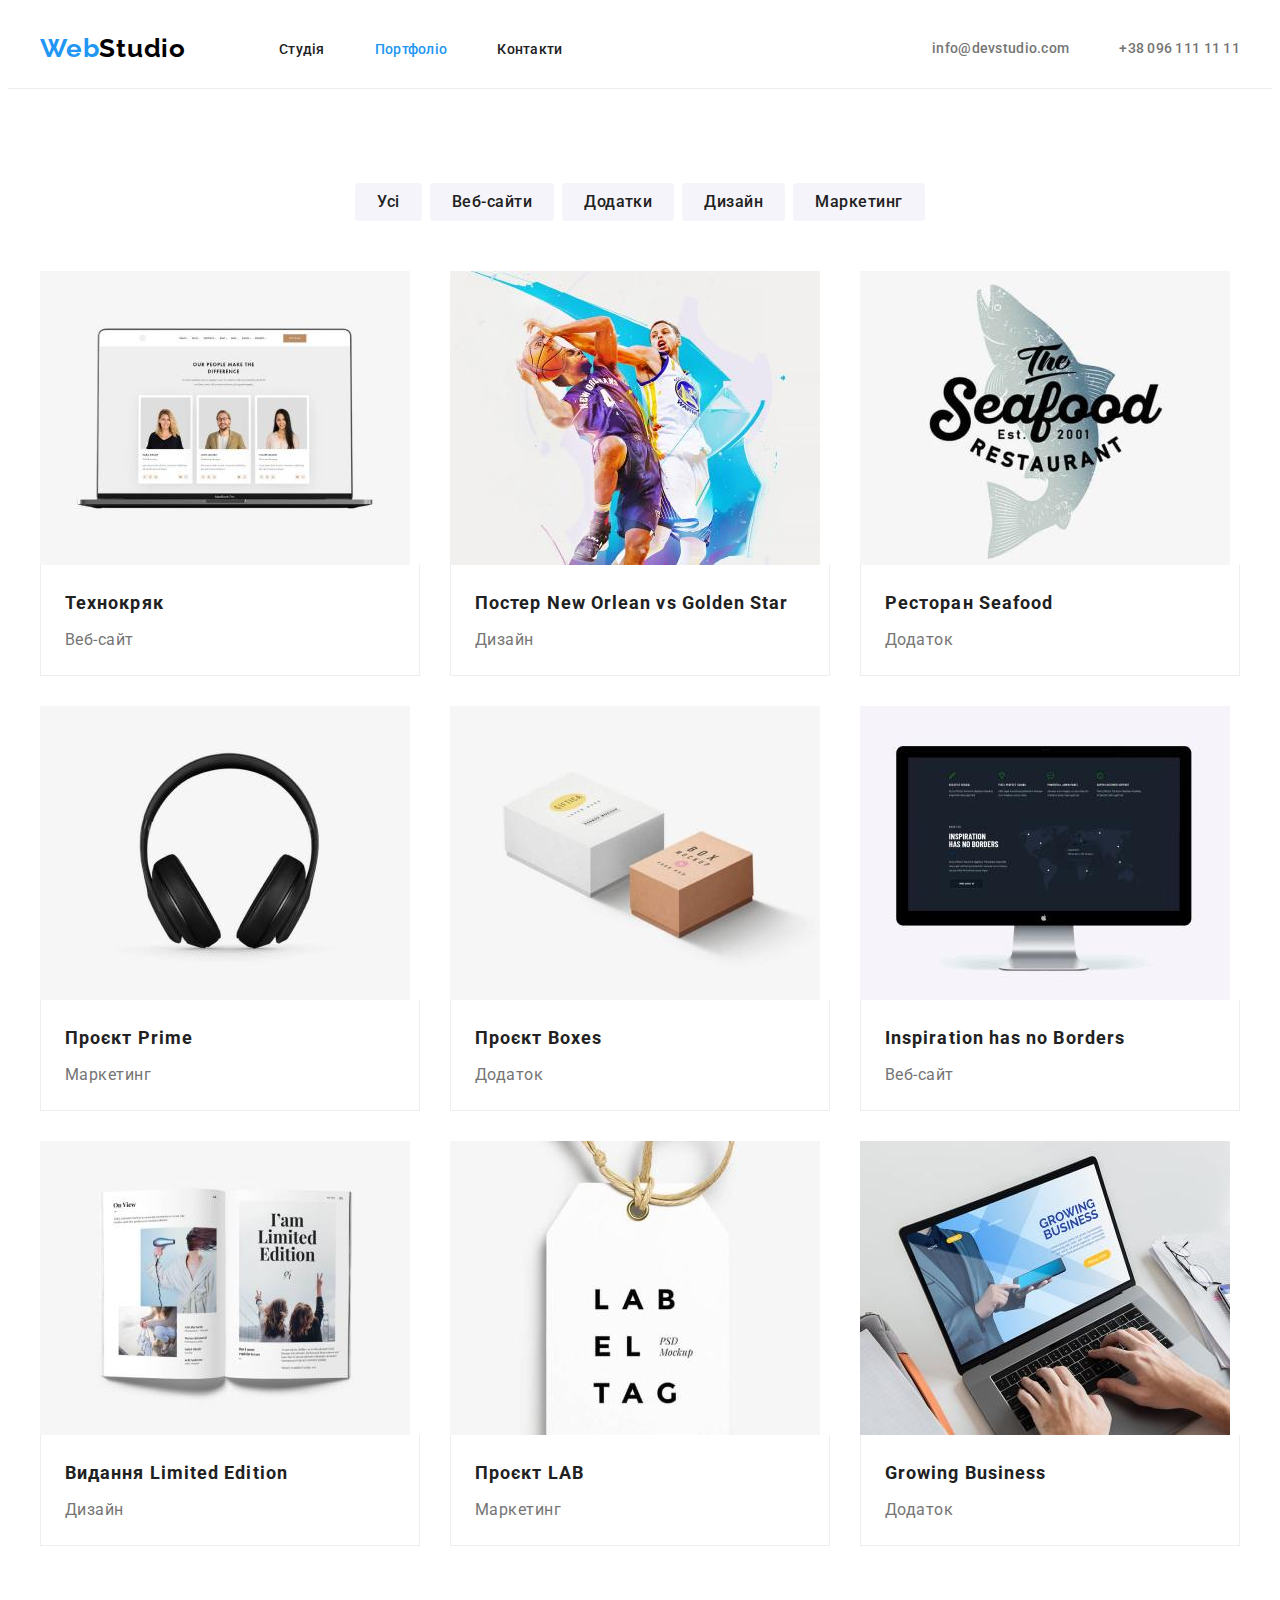
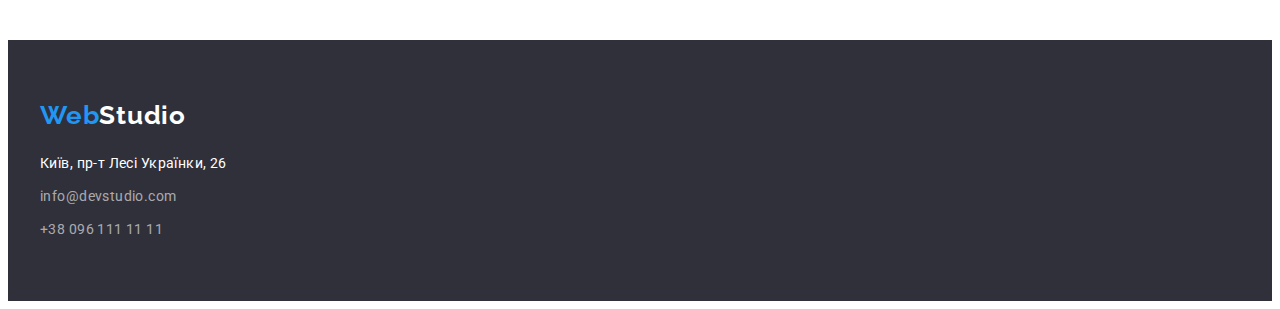
==== portfolio.html @ e2d37252 "First preparations" ====
<!DOCTYPE html>
<html lang="uk">
  <head>
    <meta charset="UTF-8" />
    <meta http-equiv="X-UA-Compatible" content="IE=edge" />
    <meta name="viewport" content="width=device-width, initial-scale=1.0" />
    <title>Портфоліо</title>
    <link rel="preconnect" href="https://fonts.googleapis.com" />
    <link rel="preconnect" href="https://fonts.gstatic.com" crossorigin />
    <link
      href="https://fonts.googleapis.com/css2?family=Raleway:wght@700&family=Roboto:wght@400;500;700;900&display=swap"
      rel="stylesheet"
    />
    <link
      rel="stylesheet"
      href="https://cdnjs.cloudflare.com/ajax/libs/modern-normalize/1.1.0/modern-normalize.min.css"
      integrity="sha512-wpPYUAdjBVSE4KJnH1VR1HeZfpl1ub8YT/NKx4PuQ5NmX2tKuGu6U/JRp5y+Y8XG2tV+wKQpNHVUX03MfMFn9Q=="
      crossorigin="anonymous"
      referrerpolicy="no-referrer"
    />
    <link rel="stylesheet" href="./css/styles.css" />
  </head>
  <body>
    <!--Шапка сторінки-->
    <header>
      <div class="header-container container">
        <nav class="nav-section">
          <a class="logo" href="./index.html"
            ><span class="logo-blue">Web</span
            ><span class="logo-black">Studio</span></a
          >
          <ul class="nav-list list">
            <li>
              <a class="nav-item link" href="./index.html">Студія</a>
            </li>
            <li>
              <a class="nav-item link current" href="./portfolio.html"
                >Портфоліо</a
              >
            </li>
            <li><a class="nav-item link" href="">Контакти</a></li>
          </ul>
        </nav>
        <ul class="contact-list list">
          <li>
            <a class="contact-link link" href="mailto:info@devstudio.com"
              >info@devstudio.com</a
            >
          </li>
          <li>
            <a class="contact-link link" href="tel:+380961111111"
              >+38 096 111 11 11</a
            >
          </li>
        </ul>
      </div>
    </header>
    <!-- Основний контент -->
    <main>
      <section class="section">
        <div class="container">
          <h1 class="visually-hidden">Наше портфоліо</h1>
          <ul class="button-list list">
            <li><button class="item-btn btn" type="button">Усі</button></li>
            <li>
              <button class="item-btn btn" type="button">Веб-сайти</button>
            </li>
            <li><button class="item-btn btn" type="button">Додатки</button></li>
            <li><button class="item-btn btn" type="button">Дизайн</button></li>
            <li>
              <button class="item-btn btn" type="button">Маркетинг</button>
            </li>
          </ul>
          <ul class="portfolio-list list">
            <li class="card-item">
              <a class="link" href="">
                <img
                  src="./images/portfolio1.jpg"
                  alt="ноутбук з відкритим сайтом"
                  width="370"
                />
                <div class="portfolio-wrapper">
                  <h2 class="portfolio-header">Технокряк</h2>
                  <p class="portfolio-item">Веб-сайт</p>
                </div>
              </a>
            </li>
            <li class="card-item">
              <a class="link" href="">
                <img
                  src="./images/portfolio2.jpg"
                  alt="постер з двома баскетболістами"
                  width="370"
                />
                <div class="portfolio-wrapper">
                  <h2 class="portfolio-header">
                    Постер New Orlean vs Golden Star
                  </h2>
                  <p class="portfolio-item">Дизайн</p>
                </div>
              </a>
            </li>
            <li class="card-item">
              <a class="link" href="">
                <img
                  src="./images/portfolio3.jpg"
                  alt="зображення логотипу ресторану"
                  width="370"
                />
                <div class="portfolio-wrapper">
                  <h2 class="portfolio-header">Ресторан Seafood</h2>
                  <p class="portfolio-item">Додаток</p>
                </div>
              </a>
            </li>
            <li class="card-item">
              <a class="link" href="">
                <img
                  src="./images/portfolio4.jpg"
                  alt="навушники"
                  width="370"
                />
                <div class="portfolio-wrapper">
                  <h2 class="portfolio-header">Проєкт Prime</h2>
                  <p class="portfolio-item">Маркетинг</p>
                </div>
              </a>
            </li>
            <li class="card-item">
              <a class="link" href="">
                <img
                  src="./images/portfolio5.jpg"
                  alt="дві невеликі коробочки"
                  width="370"
                />
                <div class="portfolio-wrapper">
                  <h2 class="portfolio-header">Проєкт Boxes</h2>
                  <p class="portfolio-item">Додаток</p>
                </div>
              </a>
            </li>
            <li class="card-item">
              <a class="link" href="">
                <img src="./images/portfolio6.jpg" alt="монітор" width="370" />
                <div class="portfolio-wrapper">
                  <h2 class="portfolio-header">Inspiration has no Borders</h2>
                  <p class="portfolio-item">Веб-сайт</p>
                </div>
              </a>
            </li>
            <li class="card-item">
              <a class="link" href="">
                <img src="./images/portfolio7.jpg" alt="журнал" width="370" />
                <div class="portfolio-wrapper">
                  <h2 class="portfolio-header">Видання Limited Edition</h2>
                  <p class="portfolio-item">Дизайн</p>
                </div>
              </a>
            </li>
            <li class="card-item">
              <a class="link" href="">
                <img src="./images/portfolio8.jpg" alt="бірка" width="370" />
                <div class="portfolio-wrapper">
                  <h2 class="portfolio-header">Проєкт LAB</h2>
                  <p class="portfolio-item">Маркетинг</p>
                </div>
              </a>
            </li>
            <li class="card-item">
              <a class="link" href="">
                <img
                  src="./images/portfolio9.jpg"
                  alt="чоловік друкує на ноутбуці"
                  width="370"
                />
                <div class="portfolio-wrapper">
                  <h2 class="portfolio-header">Growing Business</h2>
                  <p class="portfolio-item">Додаток</p>
                </div>
              </a>
            </li>
          </ul>
        </div>
      </section>
    </main>
    <!-- Підвал сторінки -->
    <footer>
      <div class="container">
        <a class="logo" href="./index.html"
          ><span class="logo-blue">Web</span
          ><span class="logo-white">Studio</span></a
        >
        <address>
          <ul class="list">
            <li class="contact-item">
              <a
                class="address-item link"
                href="https://goo.gl/maps/xYVmCQSycFGv2e8E6"
                target="_blank"
                rel="noopener noreferrer"
                >Київ, пр-т Лесі Українки, 26</a
              >
            </li>
            <li class="contact-item">
              <a class="low-contact link" href="mailto:info@devstudio.com"
                >info@devstudio.com</a
              >
            </li>
            <li class="contact-item">
              <a class="low-contact link" href="tel:+380961111111"
                >+38 096 111 11 11</a
              >
            </li>
          </ul>
        </address>
      </div>
    </footer>
  </body>
</html>
---- css/styles.css ----
:root {
  --primary-font: "Roboto", sans-serif;
  --secondary-font: "Raleway", sans-serif;
  --accent-color: #2196f3;
  --prevailing-color: #757575;
  --header-color: #212121;
  --secondary-color: #ffffff;
  --background-color: #2f303a;
  --team-background-color: #f5f4fa;
  --main-background-color: #ffffff;
}

/* GLOBAL RESET STYLES */
h1,h2,h3,h4,h5,h6,p,ul {
  margin: 0;
  padding: 0;
}

img {
  display: block;
  max-width: 100%;
  max-height: auto;
}

/* GENERAL STYLES */
body {
  font-family: var(--primary-font);
  color: var(--prevailing-color);
  background-color: var(--main-background-color);
}

.container {
  width: 1200px;
  margin: 0 auto;
  padding: 0 15px;
  /* outline: 2px solid red; */
}

.list {
  list-style-type: none;
}

.link {
  text-decoration: none;
}

.link:hover,
.link:focus {
  color: var(--accent-color);
}

.section {
padding: 94px 0 94px 0;
}

.btn {
  font-family: inherit;
  cursor: pointer;
}

/* HEADER SECTION */
header {
  border-bottom-width: 1px;
  border-bottom-style: solid;
  border-bottom-color: #ececec;
}

.header-container {
  display: flex;
    align-items: center;
}

.nav-section {
display: flex;
align-items: center;
}

.logo {
  font-family: var(--secondary-font);
  text-decoration: none;
  font-weight: 700;
  font-size: 26px;
  line-height: calc(31 / 26);
  letter-spacing: 0.03em;
}

.logo-blue {
  color: #2196f3;
}

.logo-black {
  color: #000000;
}

.nav-list {
  display: flex;
  align-items: center;
  margin-left: 93px;
 gap: 50px;
}

.nav-item {
  font-weight: 500;
  font-size: 14px;
  line-height: calc(16 / 14);
  letter-spacing: 0.02em;
  color: var(--header-color);
  padding: 32px 0;
}

.current {
    color:#2196f3;
}

.contact-list {
  display: flex;
    margin-left: auto;
    gap: 50px;
}

.contact-link {
  display: block;
  font-weight: 500;
  font-size: 14px;
  line-height: calc(16 / 14);
  letter-spacing: 0.02em;
  color: var(--prevailing-color);
  list-style-type: none;
  padding-top: 32px;
    padding-bottom: 32px;
}

/* HERO SECTION */
.hero {
  text-align: center;
  background: var(--background-color);
  padding-top: 200px;
  padding-bottom: 200px;
}

.hero-title {
  font-weight: 900;
  font-size: 44px;
  line-height: calc(60 / 44);
  text-align: center;
  letter-spacing: 0.06em;
  text-transform: uppercase;
  color: var(--secondary-color);
  width: 696px;
  margin-bottom: 30px;
  margin-left: auto;
  margin-right: auto;
}

.hero-btn {
  font-weight: 700;
  font-size: 16px;
  line-height: calc(30 / 16);
  align-items: center;
  text-align: center;
  letter-spacing: 0.06em;
  color: var(--secondary-color);
  background-color: #2196f3;
  border-radius: 4px;
  border: none;
  margin: auto;
  padding: 10px 32px;

}

.hero-btn:hover,
.hero-btn:focus {
  background-color: #188CE8;
}

/* BENEFITS SECTION */
.visually-hidden {
  position: absolute;
  width: 1px;
  height: 1px;
  margin: -1px;
  border: 0;
  padding: 0;
  white-space: nowrap;
  clip-path: inset(100%);
  clip: rect(0 0 0 0);
  overflow: hidden;
}

.benefits-list {
  display: flex;
  gap: 30px;
}

.benefits-item {
flex-basis: calc((100% - 30px) / 4);
}

.benefits-header {
  font-weight: 700;
  font-size: 14px;
  line-height: calc(16 / 14);
  letter-spacing: 0.03em;
  text-transform: uppercase;
  color: var(--header-color);
  margin-bottom: 10px;
}

.benefits-text {
  font-size: 14px;
  line-height: calc(24 / 14);
  letter-spacing: 0.03em;
  color: var(--prevailing-color);
}

/* WHAT SECTION */
.what-section {
  padding-bottom: 94px;
}

.what-header {
  font-weight: 700;
  font-size: 36px;
  line-height: calc(42 / 36);
  text-align: center;
  letter-spacing: 0.03em;
  color: var(--header-color);
  margin-bottom: 50px;
}

.what-list {
  display: flex;
  gap: 30px;
}

.what-card {
  flex-basis: calc((100% - 30px *2) / 3);
}

/* TEAM SECTION */
.section-team {
  background: var(--team-background-color);
}

.team-header {
  font-weight: 700;
  font-size: 36px;
  line-height: calc(42 / 36);
  text-align: center;
  letter-spacing: 0.03em;
  color: var(--header-color);
  margin-bottom: 50px;
}

.team-list {
  display: flex;
  gap: 30px;
}

.team-card {
  background-color:var(--main-background-color);
  flex-basis: calc((100% - 30px *3) / 4);
}

.team-wrapper {
  padding: 30px 0 30px 0;
  text-align: center;
}

.name-header {
  font-weight: 500;
  font-size: 16px;
  line-height: calc(19 / 16);
  letter-spacing: 0.03em;
  color: var(--header-color);
  margin-bottom: 10px;
}

.team-position {
  font-size: 16px;
  line-height: calc(19 / 16);
  letter-spacing: 0.03em;
  color: var(--prevailing-color);
}

/* FOOTER SECTION */
footer {
  padding: 60px 0 60px 0;
  background: var(--background-color);
}

.logo-white {
  color: #ffffff;
}

address {
  margin-top: 20px;
}

.contact-item:not(:last-child) {
  margin-bottom: 9px;
}

.address-item {
  font-style: normal;
  font-weight: 400;
  font-size: 14px;
  line-height: calc(24 / 14);
  letter-spacing: 0.03em;
  color: var(--secondary-color);
}

.low-contact {
  font-style: normal;
  font-weight: 400;
  font-size: 14px;
  line-height: calc(24 / 14);
  letter-spacing: 0.03em;
  color: rgba(255, 255, 255, 0.6);
}

/* PORTFOLIO PAGE */

/* BUTTONS*/

.button-list {
  display: flex;
  gap:8px;
  justify-content: center;
 margin-bottom: 50px;
}

.item-btn {
  font-weight: 500;
  font-size: 16px;
  line-height: calc(26 / 16);
  text-align: center;
  letter-spacing: 0.03em;
  color: var(--header-color);
  background-color: #F5F4FA;
    border-radius: 4px;
    border: none;
    padding: 6px 22px;
}

.item-btn:hover,
.item-btn:focus {
  color:var(--secondary-color);
  background-color: var(--accent-color);
}

/* PORTFOLIO LIST */

.portfolio-list {
  display: flex;
  gap: 30px;
  flex-wrap: wrap;
}

.portfolio-list > .card-item {
  flex-basis:calc((100% - 30px *2) / 3);
}

.portfolio-wrapper {
  padding: 20px 24px;
  border: 1px solid #EEEEEE;
  border-top: none;
}

.portfolio-header {
  font-weight: 700;
  font-size: 18px;
  line-height: calc(36 / 18);
  letter-spacing: 0.06em;
  color: var(--header-color);
}

.portfolio-item {
  font-size: 16px;
  line-height: calc(30 / 16);
  letter-spacing: 0.03em;
  color: var(--prevailing-color);
  margin-top: 4px;
}
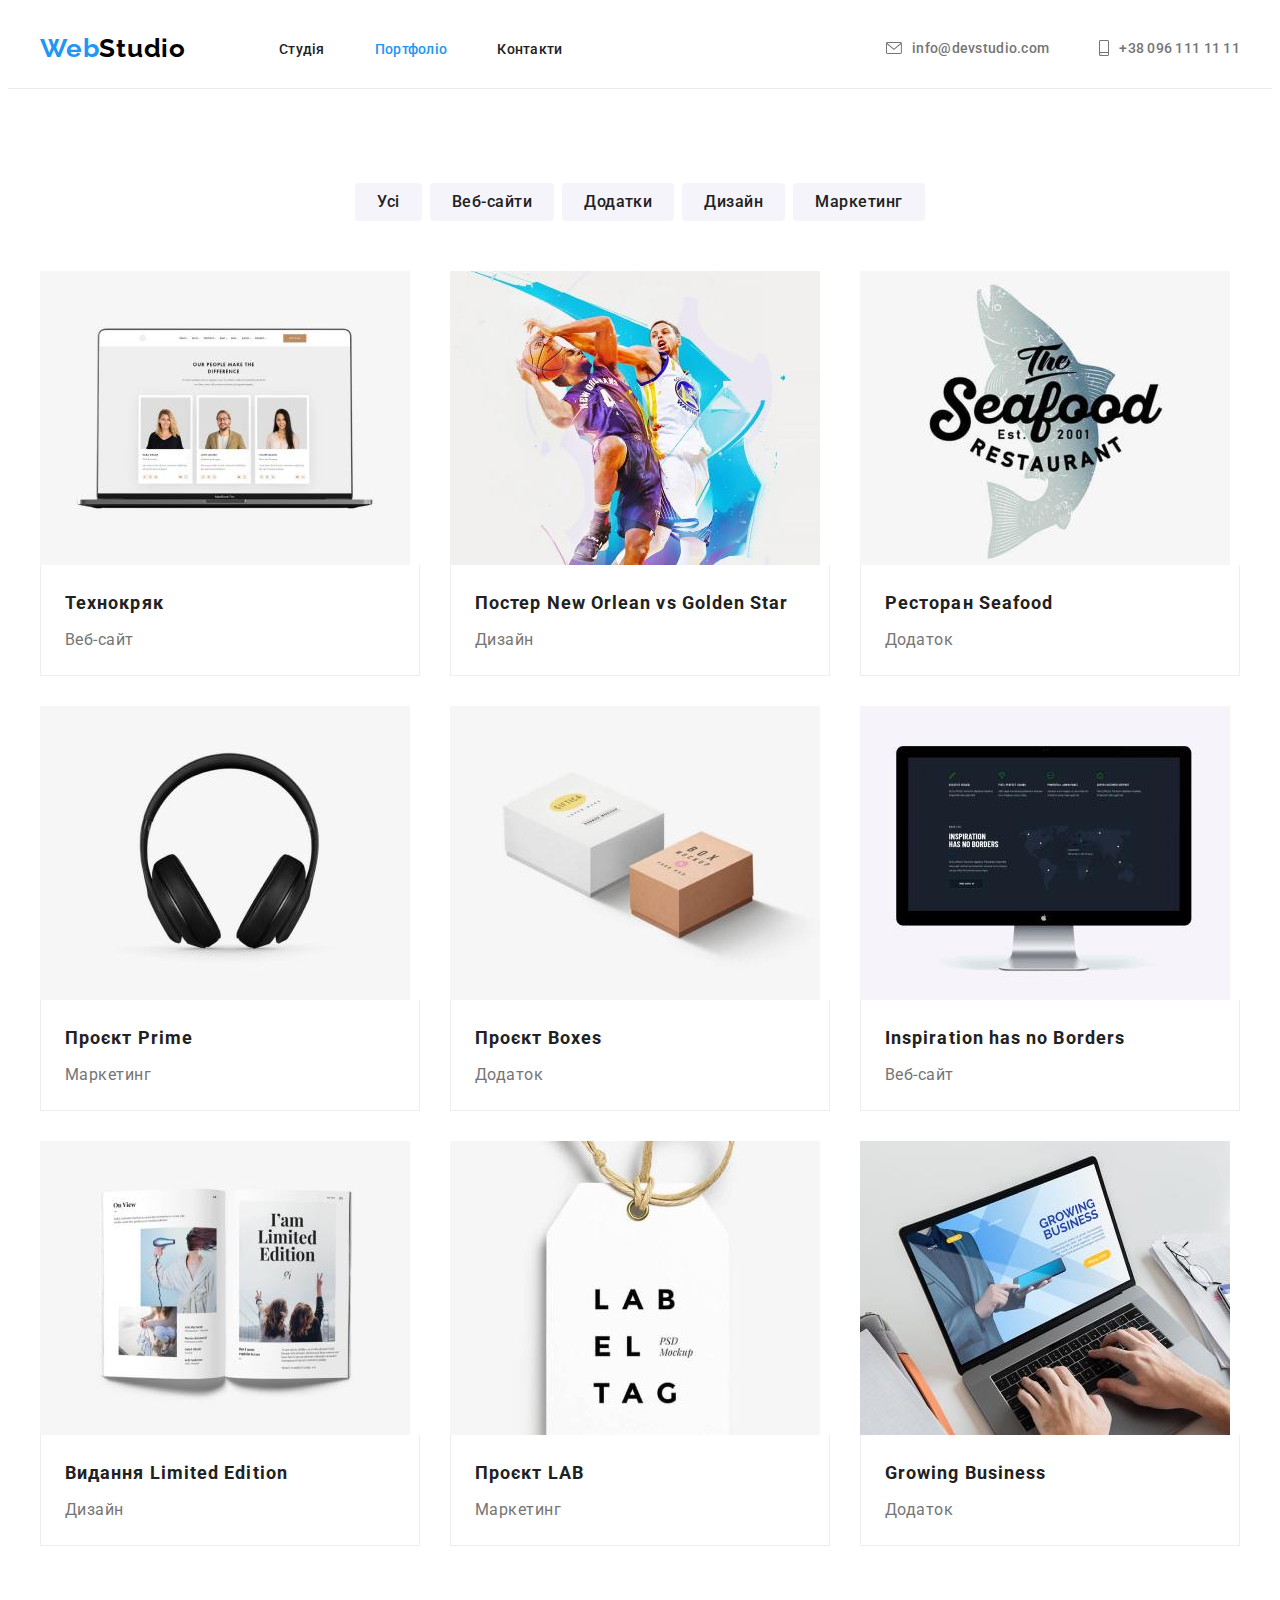
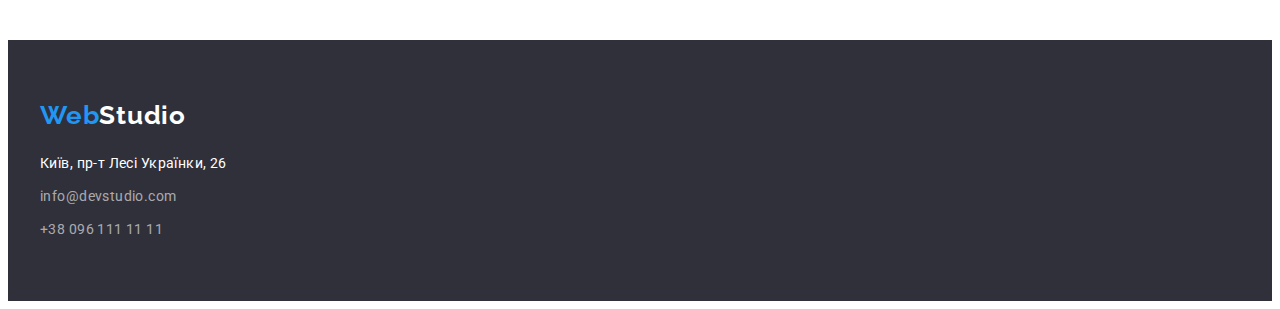
==== commit 4dd26793: "Continued HW4" ====
--- a/portfolio.html
+++ b/portfolio.html
@@ -41,20 +41,24 @@
             <li><a class="nav-item link" href="">Контакти</a></li>
           </ul>
         </nav>
-        <ul class="contact-list list">
-          <li>
-            <a class="contact-link link" href="mailto:info@devstudio.com"
-              >info@devstudio.com</a
-            >
-          </li>
-          <li>
-            <a class="contact-link link" href="tel:+380961111111"
-              >+38 096 111 11 11</a
-            >
-          </li>
-        </ul>
-      </div>
-    </header>
+          <ul class="contact-list list">
+            <li>
+              <a class="contact-link link" href="mailto:info@devstudio.com">
+                <svg class="icon-header" width="16" height="12">
+                  <use href="./images/icons.svg#envelope"></use>
+                </svg>
+                info@devstudio.com</a>
+            </li>
+            <li>
+              <a class="contact-link link" href="tel:+380961111111">
+                <svg class="icon-header" width="10" height="16">
+                  <use href="./images/icons.svg#smartphone"></use>
+                </svg>
+                +38 096 111 11 11</a>
+            </li>
+          </ul>
+          </div>
+          </header>
     <!-- Основний контент -->
     <main>
       <section class="section">
--- a/css/styles.css
+++ b/css/styles.css
@@ -119,7 +119,7 @@
 }
 
 .contact-link {
-  display: block;
+  display: flex;
   font-weight: 500;
   font-size: 14px;
   line-height: calc(16 / 14);
@@ -128,6 +128,12 @@
   list-style-type: none;
   padding-top: 32px;
     padding-bottom: 32px;
+    align-items: center;
+}
+
+.icon-header {
+  margin-right: 10px;
+  fill: currentColor;
 }
 
 /* HERO SECTION */
@@ -136,6 +142,14 @@
   background: var(--background-color);
   padding-top: 200px;
   padding-bottom: 200px;
+  background-image: linear-gradient(to right,
+        rgba(47, 48, 58, 0.4),
+        rgba(47, 48, 58, 0.4)),
+      url(../images/hero-image.jpg);
+      width: 1600px;
+      height: 600px;
+margin-left: 200px;
+margin-right: 200px;
 }
 
 .hero-title {
@@ -192,6 +206,17 @@
   gap: 30px;
 }
 
+.benefits-background {
+  display: flex;
+  align-items: center;
+  justify-content: center;
+  width: 270px;
+  height: 120px;
+  background-color: #F5F4FA;
+  border-radius: 4px;
+  margin-bottom: 30px;
+}
+
 .benefits-item {
 flex-basis: calc((100% - 30px) / 4);
 }
@@ -260,6 +285,8 @@
 .team-card {
   background-color:var(--main-background-color);
   flex-basis: calc((100% - 30px *3) / 4);
+  box-shadow: 0px 1px 3px rgba(0, 0, 0, 0.12), 0px 1px 1px rgba(0, 0, 0, 0.14), 0px 2px 1px rgba(0, 0, 0, 0.2);
+  border-radius: 0px 0px 4px 4px;
 }
 
 .team-wrapper {
@@ -283,12 +310,76 @@
   color: var(--prevailing-color);
 }
 
+.social-list {
+  display: flex;
+  justify-content: center;
+  gap: 10px;
+}
+
+.social-link {
+  display: flex;
+  align-items: center;
+  justify-content: center;
+  width: 44px;
+  height: 44px;
+  fill: #AFB1B8;
+  border-radius: 50%;
+  margin-top: 16px;
+}
+
+.social-link:hover,
+.social-link:focus {
+background-color:#2196f3;
+fill:#FFFFFF;
+}
+
+/* OUR CLIENTS */
+.clients-header {
+  font-weight: 700;
+    font-size: 36px;
+    line-height: calc(42 / 36);
+    text-align: center;
+    letter-spacing: 0.03em;
+    color: var(--header-color);
+  padding-top: 94px;
+  margin-bottom: 50px;
+}
+
+.client-list {
+  display: flex;
+  justify-content: center;
+  gap: 30px;
+  padding-bottom: 94px;
+}
+
+.clients-link {
+  display: flex;
+  align-items: center;
+  justify-content: center;
+  width: 170px;
+  height: 92px;
+  fill: #AFB1B8;
+  border: 1px solid #AFB1B8;
+    border-radius: 4px;
+}
+
+.clients-link:hover,
+.clients-link:focus {
+  fill: #2196f3;
+  border-color:#2196f3;
+}
+
 /* FOOTER SECTION */
 footer {
   padding: 60px 0 60px 0;
   background: var(--background-color);
 }
 
+.footer-container {
+  display: flex;
+  align-items: baseline;
+}
+
 .logo-white {
   color: #ffffff;
 }
@@ -317,6 +408,39 @@
   line-height: calc(24 / 14);
   letter-spacing: 0.03em;
   color: rgba(255, 255, 255, 0.6);
+}
+
+.social-contacts {
+  display: flex;
+  justify-content: center;
+  margin-left: 70px;
+}
+
+.join-socials {
+  font-weight: 700;
+  font-size: 14px;
+  line-height: calc(16 / 14);
+  letter-spacing: 0.03em;
+  text-transform: uppercase;
+  color: var(--secondary-color);
+  margin-bottom: 20px;
+}
+
+.social-link-join {
+  display: flex;
+  align-items: center;
+  justify-content: center;
+  width: 44px;
+  height: 44px;
+  border-radius: 50%;
+  fill: #FFFFFF;
+  background-color: rgba(255, 255, 255, 0.1);
+}
+
+.social-link-join:hover,
+.social-link-join:focus {
+background-color: #2196f3;
+  fill: #FFFFFF;
 }
 
 /* PORTFOLIO PAGE */
@@ -347,6 +471,7 @@
 .item-btn:focus {
   color:var(--secondary-color);
   background-color: var(--accent-color);
+  box-shadow: 0px 3px 1px rgba(0, 0, 0, 0.1), 0px 1px 2px rgba(0, 0, 0, 0.08), 0px 2px 2px rgba(0, 0, 0, 0.12);
 }
 
 /* PORTFOLIO LIST */
@@ -359,6 +484,10 @@
 
 .portfolio-list > .card-item {
   flex-basis:calc((100% - 30px *2) / 3);
+}
+
+.card-item:hover {
+  box-shadow: 0px 1px 1px rgba(0, 0, 0, 0.12), 0px 4px 4px rgba(0, 0, 0, 0.06), 1px 4px 6px rgba(0, 0, 0, 0.16);
 }
 
 .portfolio-wrapper {
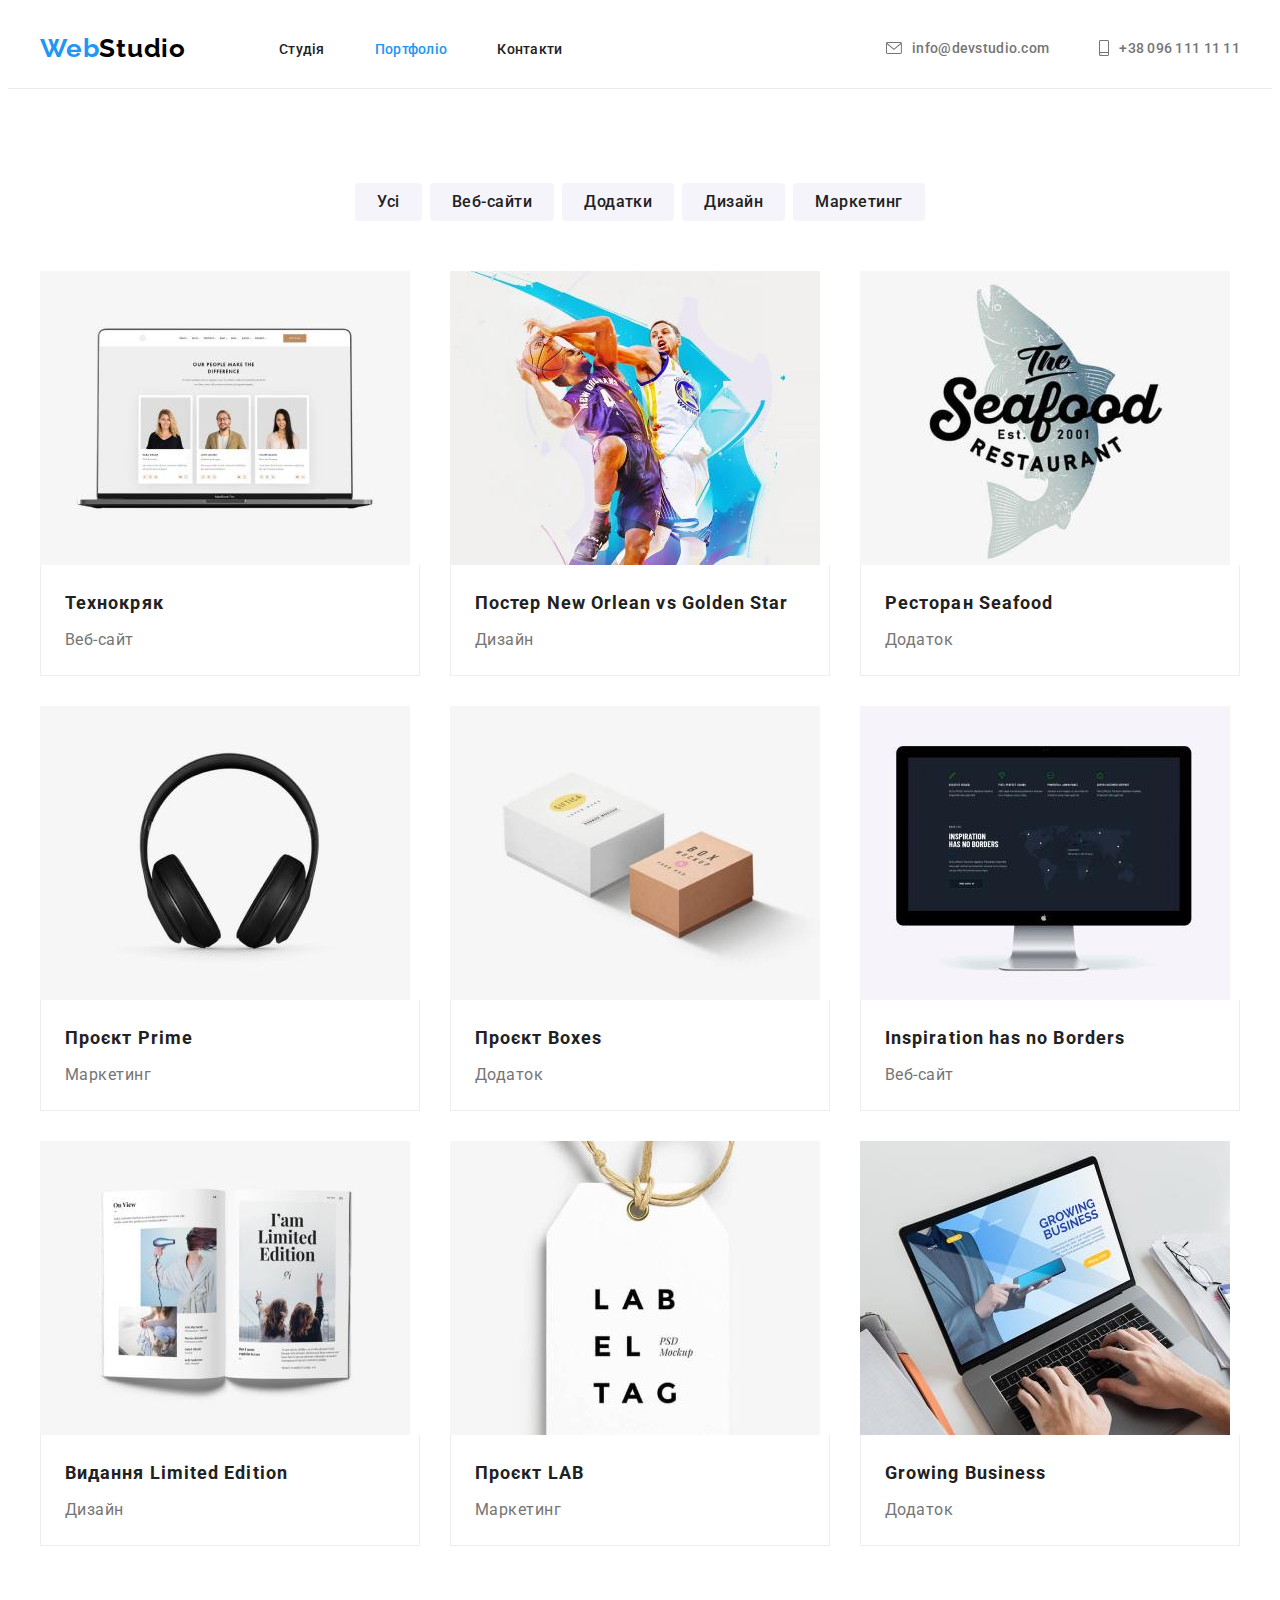
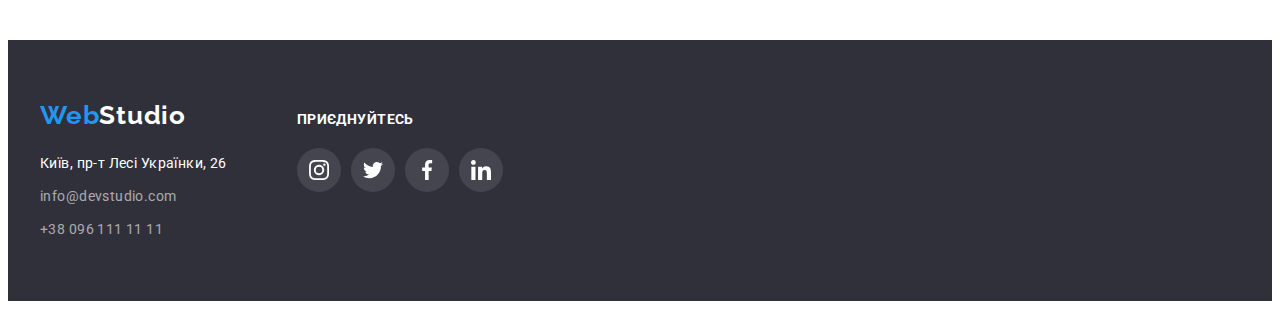
==== commit c8d0d71a: "Finished HW4" ====
--- a/portfolio.html
+++ b/portfolio.html
@@ -41,24 +41,34 @@
             <li><a class="nav-item link" href="">Контакти</a></li>
           </ul>
         </nav>
-          <ul class="contact-list list">
-            <li>
-              <a class="contact-link link" href="mailto:info@devstudio.com">
-                <svg class="icon-header" width="16" height="12">
-                  <use href="./images/icons.svg#envelope"></use>
-                </svg>
-                info@devstudio.com</a>
-            </li>
-            <li>
-              <a class="contact-link link" href="tel:+380961111111">
-                <svg class="icon-header" width="10" height="16">
-                  <use href="./images/icons.svg#smartphone"></use>
-                </svg>
-                +38 096 111 11 11</a>
-            </li>
-          </ul>
-          </div>
-          </header>
+        <ul class="contact-list list">
+          <li>
+            <a
+              class="contact-link link"
+              href="mailto:info@devstudio.com"
+              aria-label="іконка конверта"
+            >
+              <svg class="icon-header" width="16" height="12">
+                <use href="./images/icons.svg#envelope"></use>
+              </svg>
+              info@devstudio.com</a
+            >
+          </li>
+          <li>
+            <a
+              class="contact-link link"
+              href="tel:+380961111111"
+              aria-label="іконка смартфона"
+            >
+              <svg class="icon-header" width="10" height="16">
+                <use href="./images/icons.svg#smartphone"></use>
+              </svg>
+              +38 096 111 11 11</a
+            >
+          </li>
+        </ul>
+      </div>
+    </header>
     <!-- Основний контент -->
     <main>
       <section class="section">
@@ -189,34 +199,88 @@
     </main>
     <!-- Підвал сторінки -->
     <footer>
-      <div class="container">
-        <a class="logo" href="./index.html"
-          ><span class="logo-blue">Web</span
-          ><span class="logo-white">Studio</span></a
-        >
-        <address>
-          <ul class="list">
-            <li class="contact-item">
-              <a
-                class="address-item link"
-                href="https://goo.gl/maps/xYVmCQSycFGv2e8E6"
-                target="_blank"
-                rel="noopener noreferrer"
-                >Київ, пр-т Лесі Українки, 26</a
-              >
-            </li>
-            <li class="contact-item">
-              <a class="low-contact link" href="mailto:info@devstudio.com"
-                >info@devstudio.com</a
-              >
-            </li>
-            <li class="contact-item">
-              <a class="low-contact link" href="tel:+380961111111"
-                >+38 096 111 11 11</a
-              >
-            </li>
-          </ul>
-        </address>
+      <div class="container footer-container">
+        <!-- перша частина -->
+        <div>
+          <a class="logo" href="./index.html"
+            ><span class="logo-blue">Web</span
+            ><span class="logo-white">Studio</span></a
+          >
+          <address>
+            <ul class="list">
+              <li class="contact-item">
+                <a
+                  class="address-item link"
+                  href="https://goo.gl/maps/xYVmCQSycFGv2e8E6"
+                  target="_blank"
+                  rel="noopener noreferrer"
+                  >Київ, пр-т Лесі Українки, 26</a
+                >
+              </li>
+              <li class="contact-item">
+                <a class="low-contact link" href="mailto:info@devstudio.com"
+                  >info@devstudio.com</a
+                >
+              </li>
+              <li class="contact-item">
+                <a class="low-contact link" href="tel:+380961111111"
+                  >+38 096 111 11 11</a
+                >
+              </li>
+            </ul>
+          </address>
+        </div>
+
+        <!-- друга частина -->
+        <div class="social-contacts">
+          <strong class="join-socials">Приєднуйтесь</strong>
+          <ul class="social-list-join list">
+            <li>
+              <a
+                class="social-link-join link"
+                href=""
+                aria-label="іконка інстаграму"
+              >
+                <svg class="" width="20" height="20">
+                  <use href="./images/icons.svg#instagram"></use>
+                </svg>
+              </a>
+            </li>
+            <li>
+              <a
+                class="social-link-join link"
+                href=""
+                aria-label="іконка твітера"
+              >
+                <svg class="" width="20" height="20">
+                  <use href="./images/icons.svg#twitter"></use>
+                </svg>
+              </a>
+            </li>
+            <li>
+              <a
+                class="social-link-join link"
+                href=""
+                aria-label="іконка фейсбуку"
+              >
+                <svg class="" width="20" height="20">
+                  <use href="./images/icons.svg#facebook"></use>
+                </svg>
+              </a>
+            </li>
+            <li>
+              <a
+                class="social-link-join link"
+                href=""
+                aria-label="іконка лінкедіну"
+              >
+                <svg class="" width="20" height="20">
+                  <use href="./images/icons.svg#linkedin"></use>
+                </svg>
+              </a>
+            </li>
+          </ul>
+        </div>
       </div>
     </footer>
   </body>
--- a/css/styles.css
+++ b/css/styles.css
@@ -411,8 +411,6 @@
 }
 
 .social-contacts {
-  display: flex;
-  justify-content: center;
   margin-left: 70px;
 }
 
@@ -423,7 +421,12 @@
   letter-spacing: 0.03em;
   text-transform: uppercase;
   color: var(--secondary-color);
-  margin-bottom: 20px;
+}
+
+.social-list-join {
+  display: flex;
+  gap: 10px;
+  margin-top: 20px;
 }
 
 .social-link-join {
